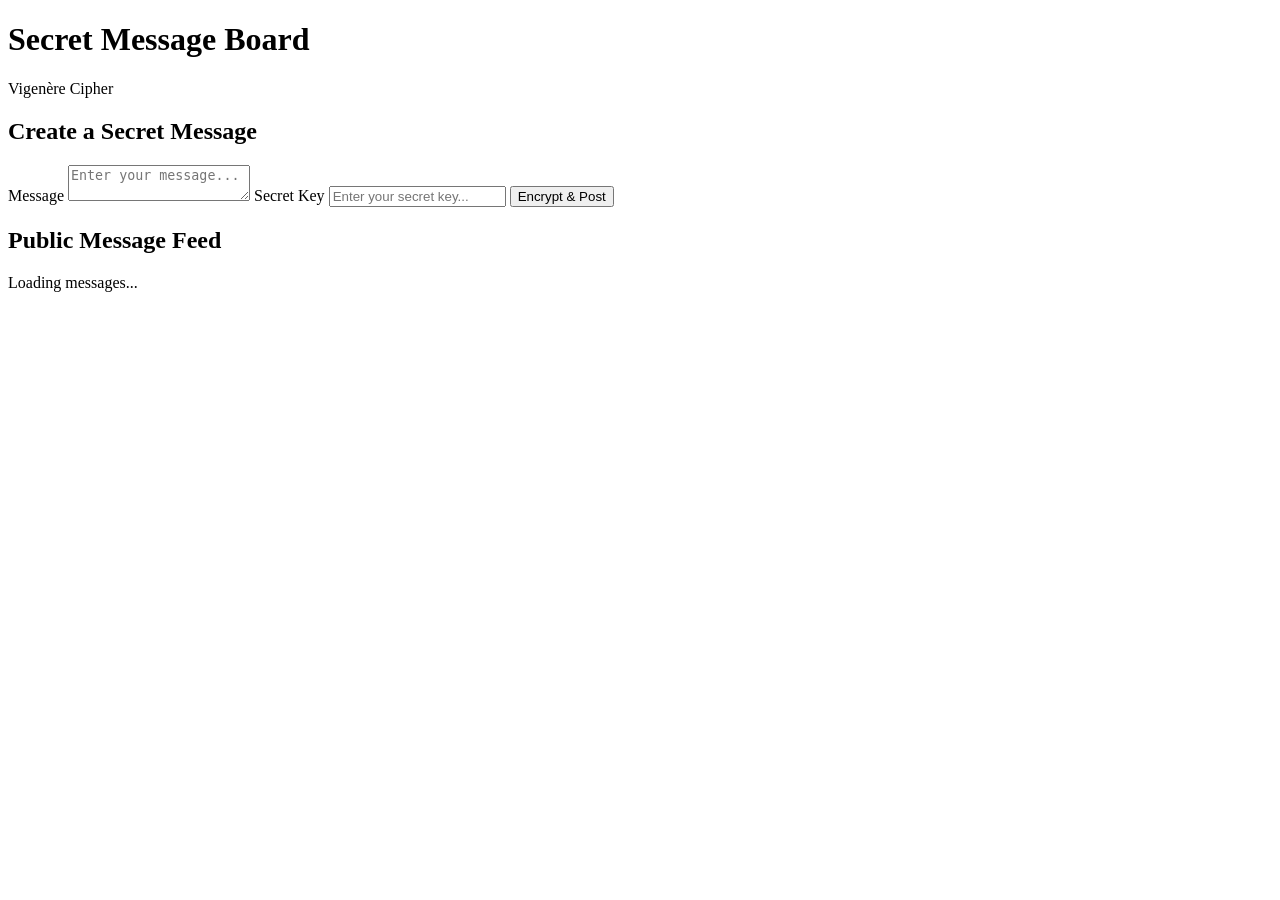
==== index.html @ 6981b14d "Create index.html" ====
<!DOCTYPE html>
<html lang="en">

<head>
    <meta charset="UTF-8">
    <meta name="viewport" content="width=device-width, initial-scale=1.0">

    <title>Secret Message Board</title>

    <link rel="stylesheet" href="style.css">
</head>

<body>

    <header>
        <h1>Secret Message Board</h1>
        <p>Vigenère Cipher</p>
    </header>

    <main>

        <section id="encrypt-section">

            <h2>Create a Secret Message</h2>

            <label for="message">
                Message
            </label>

            <textarea
                id="message"
                placeholder="Enter your message..."
            ></textarea>


            <label for="key">
                Secret Key
            </label>

            <input
                type="text"
                id="key"
                placeholder="Enter your secret key..."
            >


            <button id="encryptButton">
                Encrypt & Post
            </button>

        </section>


        <section id="feed-section">

            <h2>Public Message Feed</h2>

            <div id="messageFeed">
                Loading messages...
            </div>

        </section>

    </main>


    <script src="script.js"></script>

</body>

</html>
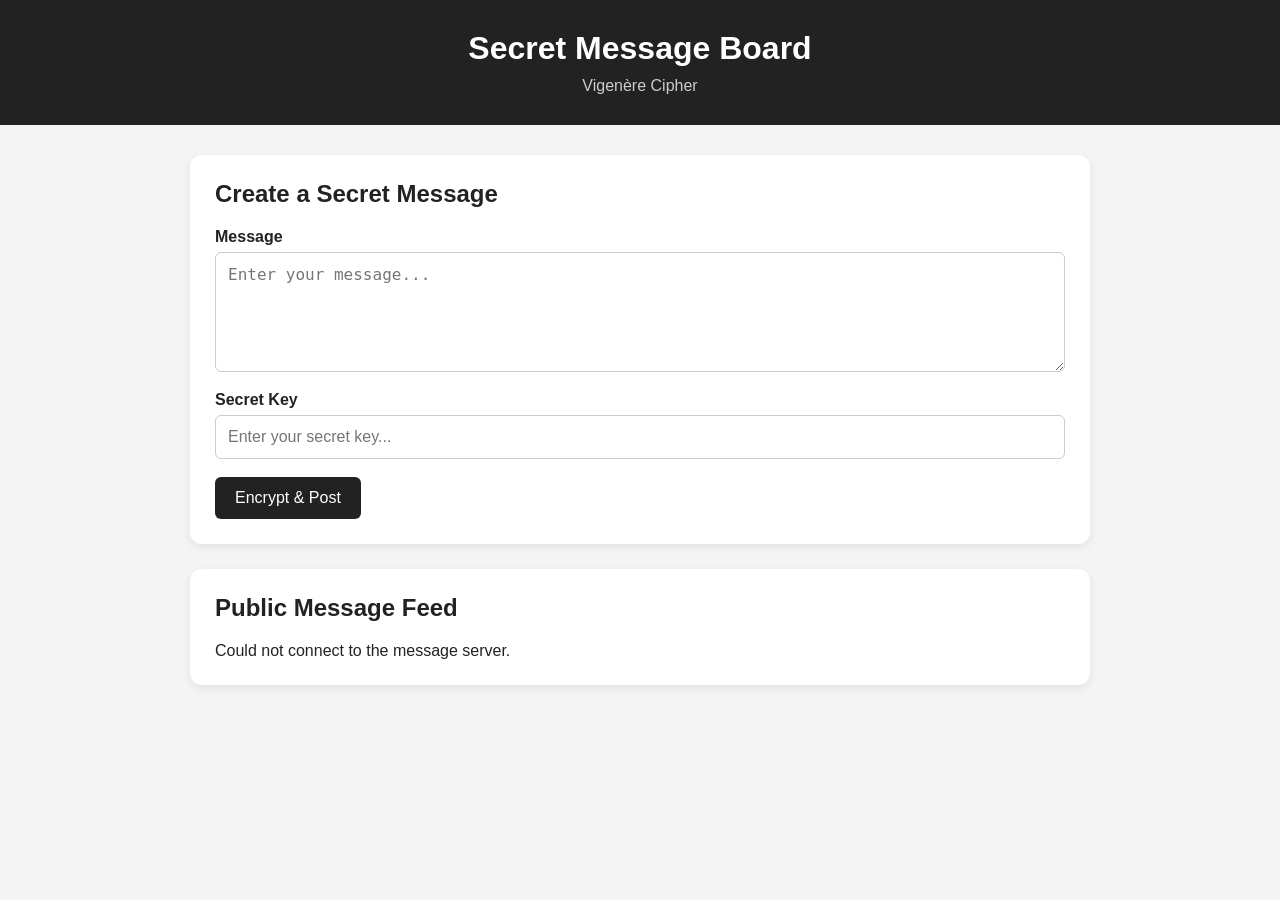
==== commit 9ae8d862: "Update index.html" ====
--- a/index.html
+++ b/index.html
@@ -5,7 +5,7 @@
     <meta charset="UTF-8">
     <meta name="viewport" content="width=device-width, initial-scale=1.0">
 
-    <title>Secret Message Board</title>
+    <title>Bitos' Message Board</title>
 
     <link rel="stylesheet" href="style.css">
 </head>
--- a/style.css
+++ b/style.css
@@ -0,0 +1,100 @@
+* {
+    box-sizing: border-box;
+}
+
+body {
+    margin: 0;
+    font-family: Arial, sans-serif;
+    background: #f4f4f4;
+    color: #222;
+}
+
+header {
+    background: #222;
+    color: white;
+    text-align: center;
+    padding: 30px 20px;
+}
+
+header h1 {
+    margin: 0 0 10px;
+}
+
+header p {
+    margin: 0;
+    color: #ccc;
+}
+
+main {
+    width: 90%;
+    max-width: 900px;
+    margin: 30px auto;
+}
+
+section {
+    background: white;
+    padding: 25px;
+    margin-bottom: 25px;
+    border-radius: 12px;
+    box-shadow: 0 3px 10px rgba(0, 0, 0, 0.08);
+}
+
+h2 {
+    margin-top: 0;
+}
+
+label {
+    display: block;
+    margin-top: 15px;
+    margin-bottom: 6px;
+    font-weight: bold;
+}
+
+textarea,
+input {
+    width: 100%;
+    padding: 12px;
+    border: 1px solid #ccc;
+    border-radius: 6px;
+    font-size: 16px;
+}
+
+textarea {
+    min-height: 120px;
+    resize: vertical;
+}
+
+button {
+    margin-top: 18px;
+    padding: 12px 20px;
+    border: none;
+    border-radius: 6px;
+    background: #222;
+    color: white;
+    font-size: 16px;
+    cursor: pointer;
+}
+
+button:hover {
+    background: #444;
+}
+
+.message-card {
+    border: 1px solid #ddd;
+    padding: 18px;
+    margin-top: 15px;
+    border-radius: 8px;
+}
+
+.ciphertext {
+    background: #f0f0f0;
+    padding: 12px;
+    border-radius: 6px;
+    word-break: break-word;
+    font-family: monospace;
+}
+
+.decrypt-result {
+    margin-top: 12px;
+    font-weight: bold;
+}
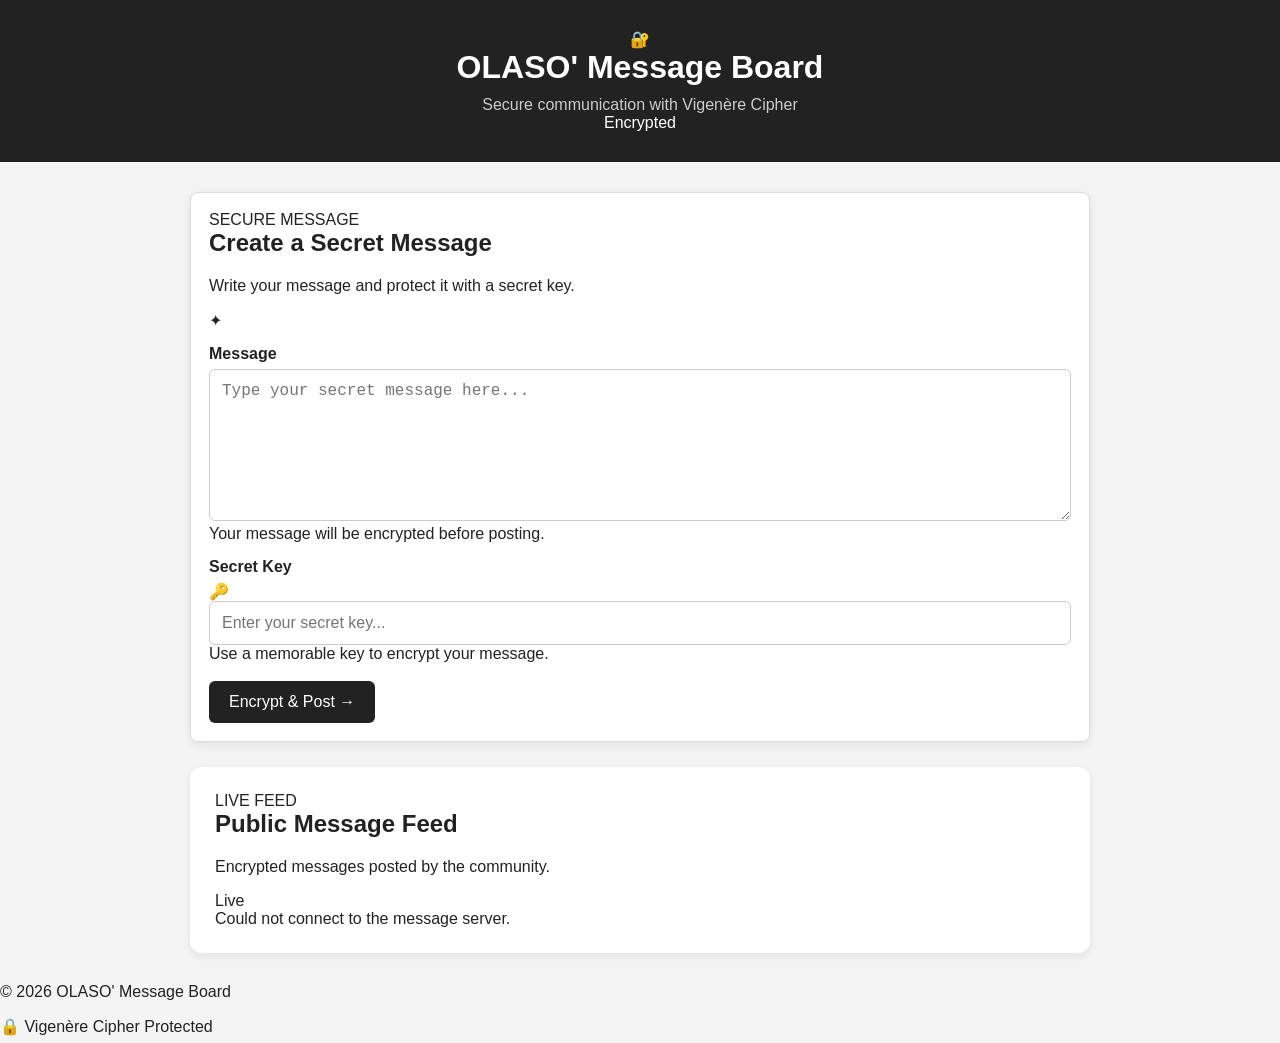
==== commit 9aeb747f: "Update index.html" ====
--- a/index.html
+++ b/index.html
@@ -1,71 +1,174 @@
 <!DOCTYPE html>
 <html lang="en">
-
 <head>
     <meta charset="UTF-8">
     <meta name="viewport" content="width=device-width, initial-scale=1.0">
 
-    <title>Bitos' Message Board</title>
+    <meta
+        name="description"
+        content="OLASO' secure message board powered by Vigenère Cipher."
+    >
+
+    <title>OLASO' Message Board | Vigenère Cipher</title>
 
     <link rel="stylesheet" href="style.css">
 </head>
 
 <body>
 
-    <header>
-        <h1>Secret Message Board</h1>
-        <p>Vigenère Cipher</p>
-    </header>
+    <div class="app-container">
 
-    <main>
+        <!-- Header -->
+        <header class="site-header">
 
-        <section id="encrypt-section">
+            <div class="brand">
+                <div class="brand-icon">🔐</div>
 
-            <h2>Create a Secret Message</h2>
+                <div>
+                    <h1>OLASO' Message Board</h1>
+                    <p>Secure communication with Vigenère Cipher</p>
+                </div>
+            </div>
 
-            <label for="message">
-                Message
-            </label>
+            <div class="security-status">
+                <span class="status-dot"></span>
+                <span>Encrypted</span>
+            </div>
 
-            <textarea
-                id="message"
-                placeholder="Enter your message..."
-            ></textarea>
+        </header>
 
 
-            <label for="key">
-                Secret Key
-            </label>
+        <!-- Main Content -->
+        <main class="dashboard">
 
-            <input
-                type="text"
-                id="key"
-                placeholder="Enter your secret key..."
-            >
+            <!-- Create Message -->
+            <section id="encrypt-section" class="card message-card">
+
+                <div class="card-header">
+                    <div>
+                        <span class="eyebrow">SECURE MESSAGE</span>
+                        <h2>Create a Secret Message</h2>
+                        <p>
+                            Write your message and protect it with a secret key.
+                        </p>
+                    </div>
+
+                    <div class="card-icon">✦</div>
+                </div>
 
 
-            <button id="encryptButton">
-                Encrypt & Post
-            </button>
+                <div class="form-group">
 
-        </section>
+                    <label for="message">
+                        Message
+                    </label>
+
+                    <textarea
+                        id="message"
+                        rows="7"
+                        placeholder="Type your secret message here..."
+                        autocomplete="off"
+                    ></textarea>
+
+                    <span class="input-hint">
+                        Your message will be encrypted before posting.
+                    </span>
+
+                </div>
 
 
-        <section id="feed-section">
+                <div class="form-group">
 
-            <h2>Public Message Feed</h2>
+                    <label for="key">
+                        Secret Key
+                    </label>
 
-            <div id="messageFeed">
-                Loading messages...
+                    <div class="key-input-wrapper">
+
+                        <span class="key-icon">🔑</span>
+
+                        <input
+                            type="text"
+                            id="key"
+                            placeholder="Enter your secret key..."
+                            autocomplete="off"
+                        >
+
+                    </div>
+
+                    <span class="input-hint">
+                        Use a memorable key to encrypt your message.
+                    </span>
+
+                </div>
+
+
+                <button
+                    id="encryptButton"
+                    class="primary-button"
+                    type="button"
+                >
+                    <span>Encrypt &amp; Post</span>
+                    <span class="button-arrow">→</span>
+                </button>
+
+            </section>
+
+
+            <!-- Message Feed -->
+            <section id="feed-section" class="card feed-card">
+
+                <div class="card-header">
+
+                    <div>
+                        <span class="eyebrow">LIVE FEED</span>
+                        <h2>Public Message Feed</h2>
+                        <p>
+                            Encrypted messages posted by the community.
+                        </p>
+                    </div>
+
+                    <div class="feed-status">
+                        <span class="status-dot"></span>
+                        Live
+                    </div>
+
+                </div>
+
+
+                <div id="messageFeed" class="message-feed">
+
+                    <div class="loading-state">
+                        <div class="loading-spinner"></div>
+
+                        <p>Loading messages...</p>
+                    </div>
+
+                </div>
+
+            </section>
+
+        </main>
+
+
+        <!-- Footer -->
+        <footer class="site-footer">
+
+            <p>
+                © 2026 OLASO' Message Board
+            </p>
+
+            <div class="footer-security">
+                <span>🔒</span>
+                <span>Vigenère Cipher Protected</span>
             </div>
 
-        </section>
+        </footer>
 
-    </main>
+    </div>
 
 
     <script src="script.js"></script>
 
 </body>
-
 </html>
